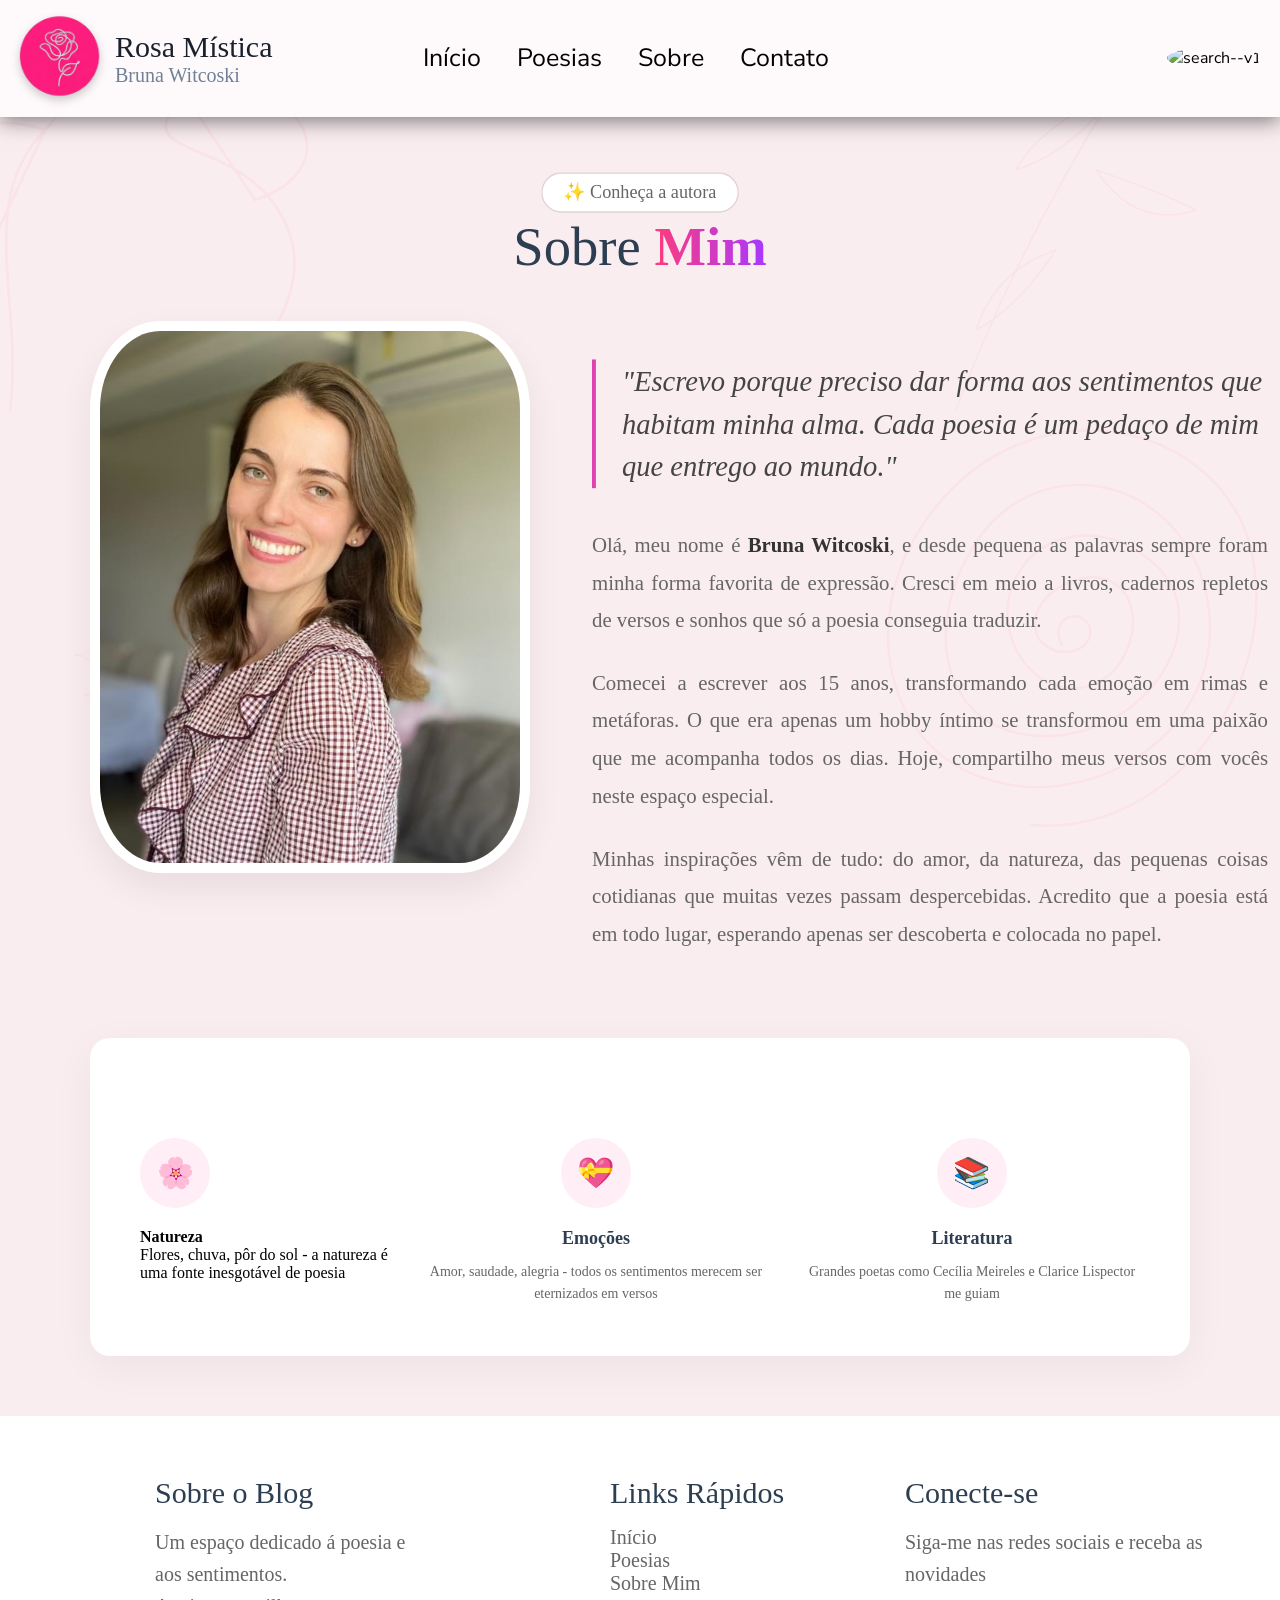
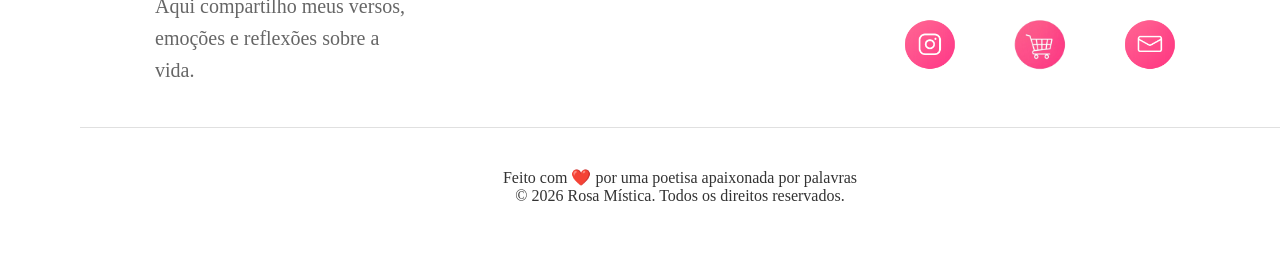
==== sobre.html @ 6fecbf08 "Rosa Mistica Primeira Versão" ====
<!DOCTYPE html>
<html lang="pt-br">
<head>
    <meta charset="UTF-8">
    <meta name="viewport" content="width=device-width, initial-scale=1.0">
     <link rel="preconnect" href="https://fonts.googleapis.com">
    <link rel="preconnect" href="https://fonts.gstatic.com" crossorigin>
    <link
        href="https://fonts.googleapis.com/css2?family=Nunito+Sans:ital,opsz,wght@0,6..12,200..1000;1,6..12,200..1000&display=swap"
        rel="stylesheet">
    <title>Rosa Mistica</title>
    <link rel="stylesheet" href="./styles.css">
</head>
<body>
    <header class="header">
        <section>

            <div class="logo-container">

                <a href="index.html" class="logo">
                    <img class="logoflor" src="./logo-flor.png" alt="">
                </a>

                <div class="logo-textos">
                    <h4> Rosa Mística</h4>
                    <p>Bruna Witcoski</p>
                </div>

            </div>

            <nav class="navbar">
                <a href="index.html"  class="ativo">Início</a>
                <a href="Ler.html">Poesias</a>
                <a href="sobre.html">Sobre</a>
                <a href="#">Contato</a>
            </nav>

            <div class="icons">
                <img class="lupaimg" clawidth="30" height="30" src="https://img.icons8.com/ios-glyphs/30/search--v1.png"
                    alt="search--v1" />
            </div>
        </section>
    </header>

    <main class="container-sobre">
       <header class="cabecalho-pagina">
        <span class=" badge-autor">✨ Conheça a autora</span>
        <h1 class="titulo-principal">Sobre <span class="destaque-rosa">Mim</span></h1>
       </header>

       <div class="layout-duas-colunas">

        <div class="coluna imagem">
             <img src="./Bruna Witcoski.jpg" alt="" class="foto-autora">
        </div>
             
             <div class="coluna-texto">

                <blockquote class="citacao-autora">
                    "Escrevo porque preciso dar forma aos sentimentos que habitam minha alma. Cada poesia é um pedaço de mim que entrego ao mundo."
                </blockquote>
                <p>Olá, meu nome é <strong>Bruna Witcoski</strong>, e desde pequena as palavras sempre foram minha forma favorita de expressão. Cresci em meio a livros, cadernos repletos de versos e sonhos que só a poesia conseguia traduzir.</p>
                <p>Comecei a escrever aos 15 anos, transformando cada emoção em rimas e metáforas. O que era apenas um hobby íntimo se transformou em uma paixão que me acompanha todos os dias. Hoje, compartilho meus versos com vocês neste espaço especial.</p>
                <p>Minhas inspirações vêm de tudo: do amor, da natureza, das pequenas coisas cotidianas que muitas vezes passam despercebidas. Acredito que a poesia está em todo lugar, esperando apenas ser descoberta e colocada no papel.</p>
            </div>
       </div>

        <section class="caixa-inspiracoes">
        <h2 class="titulo-inspiracoes"></h2>

        <div class="grid-inspiracoes">

        <div class="item-inpiracao">
            <div class="icone-inspiracao">🌸</div>
            <h4>Natureza</h4>
            <p>Flores, chuva, pôr do sol - a natureza é <br>uma fonte inesgotável de poesia</p>
        </div>

        <div class="item-inspiracao">
                <div class="icone-inspiracao">💝</div>
                <h4>Emoções</h4>
                <p>Amor, saudade, alegria - todos os sentimentos merecem ser eternizados em versos</p>
        </div>

        <div class="item-inspiracao">
                <div class="icone-inspiracao">📚</div>
                <h4>Literatura</h4>
                <p>Grandes poetas como Cecília Meireles e Clarice Lispector me guiam</p>
        </div>
        
    
       </div>
     </section>


    </main>

    
    

    
    <footer class="rodape-site">
    
    <div class="rodape-colunas">
        
        <div class="divBlog">
        <div class="coluna coluna-sobre">
            <h3 class="titulo-rodape">Sobre o Blog</h3>
            <p class="texto-rodape">Um espaço dedicado á poesia e aos sentimentos. <br> Aqui compartilho meus versos, emoções e reflexões sobre a vida. </p>
        </div>
        </div>

        <div class="coluna coluna-meio">
            <h3 class="titulo-rodape">Links Rápidos</h3>
            <ul class="lista-links">
                <li><a href="inicio" class="ativo" data-link>Início</a></li>
                <li><a href="poesias" data-link>Poesias</a></li>
                <li><a href="sobre" data-link>Sobre Mim</a></li>
            </ul>
        </div>

        <div class="coluna">
            
            <h3 class="titulo-rodape">Conecte-se</h3>
            <p class="texto-rodape">Siga-me nas redes sociais e receba as novidades</p>

            <div class="rede-sociais">
                <a href="https://www.instagram.com/brunawitcoski/" target="_blank" rel="noopener noreferrer">
                    <img src="./instagramLogo.png" alt="perfil no instagram" class="icone-social">
                </a>
            

                <a href="https://www.besourobox.com.br/poesia/rosa-mistica?srsltid=AfmBOorzfjHnuQv9adCkdUt1z-p2J_mpanWa0Dh1vZ4C74z6bwQbMqmH" target="_blank"  rel="noopener noreferrer">
                    <img src="./logoLoja.png" alt="icone-loja" class="icone-social">
                </a>
            
                
                <a href="#" target="_blank" rel="noopener noreferrer">
                    <img src="./logoEmail.png" alt="conta-Email" class="icone-social">
                </a>
            </div>
            

        </div>
    </div>

    </div> <hr class="linha-divisoria">

    <div class="rodape-creditos">
        <p>Feito com ❤️ por uma poetisa apaixonada por palavras</p>
        <p>© 2026 Rosa Mística. Todos os direitos reservados.</p>
    </div>



</footer>
    
</body>
</html>
---- styles.css ----
* {
  margin: 0;
  padding: 0;
  outline: none;
  border: none;
  text-decoration: none;
  transition: 0.2s linear;

  -webkit-tap-highlight-color: transparent;
  
}

body {
  background-color: #faedf0;
  padding-top: 100px;
}

/* --- FUNDO ARTÍSTICO EXCLUSIVO (LINE ART BOTÂNICA E MÍSTICA) --- */
body::before {
    content: '';
    position: fixed; 
    top: 0;
    left: 0;
    width: 100vw;
    height: 100vh;
    z-index: -1; 
    pointer-events: none; 

    /* Injetamos 4 artes em SVG diretamente no código */
    background-image: 
        /* 1. Rosa em botão (Esquerda Superior) */
        url("data:image/svg+xml,%3Csvg xmlns='http://www.w3.org/2000/svg' viewBox='0 0 100 100' fill='none' stroke='%23FF3B7C' stroke-width='0.4' stroke-linecap='round' stroke-linejoin='round'%3E%3Cpath d='M30,80 C32,65 25,50 35,40 C45,30 30,15 45,10 C60,5 65,25 55,35 C45,45 65,40 70,55 C75,70 50,85 45,95 M35,40 C20,35 15,50 28,55 Z M55,35 C70,30 80,45 65,50 Z' /%3E%3C/svg%3E"),
        /* 2. Rosa mística desabrochando (Direita Inferior) */
        url("data:image/svg+xml,%3Csvg xmlns='http://www.w3.org/2000/svg' viewBox='0 0 100 100' fill='none' stroke='%23FF3B7C' stroke-width='0.4' stroke-linecap='round' stroke-linejoin='round'%3E%3Cpath d='M50,50 C48,46 52,44 54,46 C56,48 54,52 49,51 C43,49 45,41 53,39 C61,37 65,46 59,54 C51,62 40,54 41,43 C43,31 57,28 66,37 C75,46 66,63 50,65 C31,67 26,49 35,34 C45,17 69,21 74,41 C79,63 57,77 40,73 C20,69 15,44 29,27 C45,7 74,12 81,32 C88,55 69,82 45,80' /%3E%3C/svg%3E"),
        /* 3. Ramo delicado caindo (Direita Superior) */
        url("data:image/svg+xml,%3Csvg xmlns='http://www.w3.org/2000/svg' viewBox='0 0 100 100' fill='none' stroke='%23FF3B7C' stroke-width='0.4' stroke-linecap='round' stroke-linejoin='round'%3E%3Cpath d='M30,90 Q45,50 70,10 M70,10 Q60,25 45,30 Q50,20 70,10 M55,50 Q40,55 35,70 Q45,65 55,50 M65,30 Q75,45 90,40 Q80,35 65,30' /%3E%3C/svg%3E"),
        /* 4. Centelhas / Estrelas Místicas (Esquerda Inferior) */
        url("data:image/svg+xml,%3Csvg xmlns='http://www.w3.org/2000/svg' viewBox='0 0 100 100' fill='none' stroke='%23FF3B7C' stroke-width='0.5' stroke-linecap='round' stroke-linejoin='round'%3E%3Cpath d='M50,10 Q50,45 15,50 Q50,55 50,90 Q50,55 85,50 Q50,45 50,10 Z M20,20 Q20,30 10,30 Q20,30 20,40 Q20,30 30,30 Q20,30 20,20 Z M80,80 Q80,90 70,90 Q80,90 80,100 Q80,90 90,90 Q80,90 80,80 Z' /%3E%3C/svg%3E");
    
    background-repeat: no-repeat, no-repeat, no-repeat, no-repeat;
    
    /* Configuração de tamanho para Computadores (As novas artes são menores para dar proporção) */
    background-size: 700px, 600px, 400px, 200px;
    
    /* Espalhamento das 4 artes pela tela do monitor */
    background-position: 
        -200px -150px, /* Rosa Esquerda */
        112% 115%,     /* Rosa Direita */
        95% 10%,       /* Ramo Topo Direito */
        5% 85%;        /* Estrelas Baixo Esquerda */
    
    opacity: 0.05; 
    transition: all 0.5s ease;
}

html, body {
  width: 100%;
  max-width: 100vw; /* Trava a largura máxima na largura da tela */
  overflow-x: hidden; /* O SEGREDO: Esconde qualquer coisa que tente vazar para a direita ou esquerda */
  margin: 0;
  
}

.logoflor {
  width: 100px;
  filter: drop-shadow(0px 4px 5px rgba(0, 0, 0, 0.2));
  transition: all 0.3s ease;

}

section {
  padding: 3rem 2rem;
  margin: 0 auto;
  max-width: 1200px;

}

.header {
  font-family: "Nunito Sans", sans-serif;
  position: fixed;
  top: 0;
  left: 0;
  right: 0;
  z-index: 99;
  background: rgba(255, 255, 255, 0.7);
  backdrop-filter: blur(10px);
  -webkit-backdrop-filter: blur(10px);

  box-shadow: 0px 4px 20px rgba(0, 0, 0, 0.5);

}

.header section {
  display: flex;
  align-items: center;
  justify-content: space-between;
  padding-top: 1.5rem;
  padding-bottom: 1.5rem;
  padding: 10px 10px;
  max-width: 1600px;
}

.header nav {
  transform: translateX(-90px);
}


.navbar a {
  margin: 0 1rem;
  font-size: 25px;
  color: #000
}

.navbar a:hover {
  color: rgb(226, 5, 108);

}

.segundadiv {
  display: flex;
  justify-content: center;
  /* Centraliza na horizontal */
  align-items: center;
  /* Centraliza na vertical */
  min-height: 100vh;
  /* Garante que o body ocupe 100% da altura da tela */
  flex-direction: column;
  /* Empilha os elementos de cima para baixo */
  margin: 0;
}

.tag-novidades {
  /* 1. Criando o Contorno */
  border: 1px solid #e2d1d6;
  /* Cria uma linha fina de 1px sólida em um tom rosa/cinza clarinho */

  /* 2. O Formato de Pílula */
  border-radius: 50px;
  /* Um valor alto (como 50px ou 99px) força as laterais a ficarem como um meio-círculo perfeito */

  /* 3. O Espaçamento (Respiro) */
  padding: 8px 20px;
  /* Adiciona 8px de espaço em cima/embaixo e 20px nas laterais, para a borda não grudar no texto */

  /* 4. Alinhamento (Opcional, mas recomendado) */
  display: inline-flex;
  /* Mantém a largura ajustada ao conteúdo */
  align-items: center;
  /* Centraliza o ícone e o texto verticalmente */
  gap: 8px;
  /* Cria um pequeno espaço entre o ícone e a frase */

  /* Estilo do texto */
  color: #4a5568;
  /* Cor cinza escura para a fonte */
  font-size: 14px;

  background-color: #ffff;
  /* Deixa a letra um pouco menor */

  transform: scale(1.5);
}

.versos {

  /* 1. Cria o fundo com a transição de cores (do rosa pro roxo) */
  background: linear-gradient(to right, #FF3B7C, #A838FF);

  /* 2. Manda o fundo respeitar o formato das letras */
  -webkit-background-clip: text;
  background-clip: text;

  /* 3. Deixa a cor original da letra transparente para o fundo aparecer */
  -webkit-text-fill-color: transparent;
  color: transparent;

}

.descriprincipal {
  /* 1. O Alinhamento */
  text-align: center;
  /* Centraliza as palavras */

  /* 2. O Segredo da Quebra de Linha (A restrição de largura) */
  max-width: 650px;
  /* Impede que a caixa passe desse tamanho. É isso que força o texto a descer para a próxima linha! */
  margin: 0 auto;
  /* Centraliza a própria "caixa" do parágrafo no meio da tela */

  /* 3. Estilo e Espaçamento */
  color: #4a5568;
  /* Uma cor cinza escuro, mais suave que o preto puro */
  font-size: 25px;
  /* Um tamanho legível e confortável */
  line-height: 1.6;
  /* Aumenta o espaço entre as linhas de texto para não ficar "embolado" */

  /* 4. Respiro (Margens) */
  margin-top: 10px;
  /* Afasta um pouco do título acima */
  margin-bottom: 40px;
  /* Cria um bom espaço para os botões que vêm logo abaixo */
}

.texto-principal {
  /* 1. Alinhamento */
  text-align: center;
  /* Centraliza o texto no meio da página */

  /* 2. Tamanho e Fonte */
  font-size: 80px;
  /* Deixa o texto bem grande (você pode ajustar entre 48px e 64px) */
  font-family: 'Merriweather', 'Playfair Display', serif;
  /* Usa uma fonte clássica com serifa */
  font-weight: 500;
  /* Define a espessura da letra (nem muito fina, nem muito em negrito) */
  color: #1a202c;
  /* Uma cor escura (quase preta) para o texto de cima */

  /* 3. Disposição e Espaçamento */
  line-height: 1.2;
  /* Este é o segredo! Diminui o espaço entre a linha de cima e a de baixo */
  margin-top: 24px;
  /* Dá um respiro entre o título e a tag de novidades acima dele */
  margin-bottom: 24px;
  /* Dá um respiro entre o título e o parágrafo descritivo abaixo */
}


.lupaimg {
  padding: 8px;
  border-radius: 50%;
  transition: all 0.3 ease;
  cursor: pointer;
}

.lupaimg:hover {
  box-shadow: 0px 0px 8px #faedf0;
  background-color: rgba(250, 237, 240, 0.5);
}

/* Essa é a regra que resolve o seu problema! */
.logo-container {
  display: flex;
  /* Coloca os elementos lado a lado */
  align-items: center;
  /* Centraliza o ícone e o texto verticalmente */
  gap: 5px;
  /* Cria um espaço entre o ícone rosa e o texto */
}

/* Ajustes para o texto não criar espaços indesejados */
.logo-textos {
  display: flex;
  flex-direction: column;
  /* Garante que o título fique em cima do subtítulo */
  font-family: 'Merriweather', 'Playfair Display', serif;
  font-weight: 300px;
}

.logo-textos h4 {
  margin: 0;
  /* Tira a margem padrão para o título não empurrar o layout */
  font-size: 30px;
  color: #1a202c;
  /* Cor escura para o nome principal */
  font-weight: normal;
}

.logo-textos p {
  margin: 0;
  /* Tira a margem padrão do subtítulo */
  font-size: 20px;
  color: #718096;
  /* Cor cinza claro para o subtítulo */
}


.botaoUM {
  /* 1. Cores e Fundo */
  background-image: linear-gradient(to right, #FF3B7C, #A838FF);
  /* Uma cor rosa vibrante próxima à da imagem */
  color: #ffffff;
  /* Texto branco para contraste */
  text-decoration: none;
  /* Remove o sublinhado do link */
  border: none;
  /* Garante que não haja borda padrão */

  /* 2. Tipografia */
  font-family: sans-serif;
  /* Ou a fonte já definida para o seu site */
  font-weight: 600;
  /* Peso da fonte ligeiramente em negrito para destaque */
  font-size: 16px;
  /* Tamanho da fonte confortável */
  text-align: center;
  /* Centraliza o texto dentro do botão */
  display: inline-block;
  /* Permite o uso de padding e margens corretamente */

  /* 3. Espaçamento (Padding) e Formato (Border-Radius) */
  padding: 12px 24px;
  /* Espaço generoso entre o texto e a borda */
  border-radius: 50px;
  /* Cria cantos perfeitamente arredondados (efeito pílula) */

  /* 4. A Sombra (Box-Shadow) para Profundidade */
  box-shadow: 0px 4px 6px rgba(0, 0, 0, 0.1);
  /* Sombra suave para "flutuar" */

  /* 5. Transições para Efeitos de Hover */
  transition: transform 0.3s ease;
  /* Animação suave para mudanças */
  cursor: pointer;
  /* Garante que o cursor do mouse mude para indicar clicável */

}

.botaoUM:hover {
  transform: scale(1.05);
}


.botaoDois {
  background-color: #ffffff;
  text-decoration: none;
  transition: border-color 0.3s ease, box-shadow 0.3s ease;
  ;
  border: 1px solid #e2d1d6;
  font-family: sans-serif;
  font-weight: 600;
  font-size: 16px;
  text-align: center;
  display: inline-block;
  color: #333333;
  padding: 12px 24px;
  border-radius: 50px;
}

.botaoDois:visited {
  color: #333333;
}

.botaoDois:hover {
  /* 1. A borda "acende" ficando rosa */
  border-color: #fd6699;

  /* 2. O truque do brilho: uma sombra rosa com bastante desfoque e transparência */
  /* Os valores são: Deslocamento X, Deslocamento Y, Desfoque, Cor */
  box-shadow: 0px 0px 15px rgba(222, 59, 255, 0.4);
}

.botaoUM,
.botaoDois {

  font-size: 18px;
  /* Aumente o espaçamento interno (ex: de 12px 24px para 16px 32px) */
  padding: 20px 32px;
  cursor: pointer;

}

.classebotoes {
  display: flex;
  justify-content: center;
  gap: 30px;
  margin-top: 30px;
}

.MinhasSentimentos {
  text-align: center;
  margin-bottom: 30px;

}

.divMinhasPoesias {
  text-align: center;
  margin-bottom: 50px;
}

.divMinhasPoesias h2 {
  font-family: serif;
  /* Usa a mesma fonte elegante do título principal */
  font-size: 50px;
  /* Tamanho do título */
  color: #1a202c;
  /* Cor escura (quase preta) para contraste */
  font-weight: normal;
  /* Deixa a fonte serifada um pouco mais suave */
  margin-bottom: 12px;
  /* Espaço entre o título e o subtítulo */
  margin-top: 0;
}

.divMinhasPoesias p {
  font-family: sans-serif;
  /* Fonte reta, mais limpa */
  font-size: 20px;
  /* Tamanho legível */
  color: #718096;
  /* Aquele tom de cinza elegante da sua imagem */
  margin: 0;
  /* Remove margens extras para não afastar demais do título */
}

/* 1. CONFIGURANDO A POSIÇÃO (A Bandeja) */
.container-dos-cards {
  display: grid;
  /* Cria 3 colunas de tamanhos iguais que ocupam o espaço disponível */
  grid-template-columns: repeat(3, 1fr);
  gap: 30px;
  /* A distância entre os futuros cards */
  width: 100%;
  max-width: 1200px;
  /* Limita o tamanho total para não esticar na tela toda */
  margin: 0 auto;
  /* Centraliza a bandeja na tela */
  padding: 0 20px;
  /* Uma margem de segurança para telas de celular */
  margin-left: -50px;

}

.card-esqueleto {
    /* 1. O Fundo e a Borda (Recuperando a caixa branca) */
    background-color: #ffffff;
    border-radius: 12px;
    box-shadow: 0px 10px 30px rgba(0, 0, 0, 0.05);
    
    /* 2. Organização Interna do Texto */
    display: flex;
    flex-direction: column;
    text-align: left;
    padding: 30px 25px;
    box-sizing: border-box;
    
    /* 3. Tamanho e Animação */
    flex: 1;
    min-height: 300px;
    transition: transform 0.3s ease, box-shadow 0.3s ease;

    /* 4. O Segredo para a linha colorida funcionar sem quebrar as bordas */
    position: relative; 
    overflow: hidden; 
}



/* 2. Cria a fita colorida no topo (Degradê Padrão) */
.card-esqueleto::before {
    content: '';
    position: absolute;
    top: 0;
    left: 0;
    width: 100%;
    height: 5px; /* A espessura da linha */
    background: linear-gradient(to right, #df42b1, #9b51e0); /* Rosa para roxo padrão */
}

/* 3. As Cores Específicas por Tag (Os Degradês de Personalidade) */
.card-esqueleto.tema-amor::before {
    background: linear-gradient(to right, #FF3B7C, #d118b8); /* Rosa vibrante para Laranja */
}

.card-esqueleto.tema-misterio::before {
    background: linear-gradient(to right, #9b51e0, #3498db); /* Roxo místico para Azul noite */
}

.card-esqueleto.tema-natureza::before {
    background: linear-gradient(to right, #11998e, #38ef7d); /* Verde esmeralda para Verde claro */
}

.card-esqueleto.tema-alma::before {
    background: linear-gradient(to right, #2980B9, #6DD5FA); /* Azul profundo para Azul celeste */
}

.card-esqueleto.tema-misterio::before {
    background: linear-gradient(to right, #da0e56, #e412f3); /* Roxo profundo para Dourado */
}

.card-esqueleto:hover {
  transform: scale(1.05);
  box-shadow: 0 10px 25px rgba(0, 0, 0, 0.15);
}

.ultimobotao {
  text-align: center;
  margin: 60px 0;
}

.botao-ver-todas {

  /* Cores e Fontes */
  background-color: #ffffff;
  color: #333333;
  /* Um tom de cinza bem escuro, mais suave que o preto puro */
  font-size: 16px;
  font-weight: 500;
  font-family: sans-serif;
  font-weight: 600;


  /* Formato e Espaçamento */
  padding: 14px 36px;
  /* 14px em cima/embaixo e 36px nas laterais */
  border: 1px solid #e2d1d6;
  /* Borda cinza bem clarinha, como na imagem */
  border-radius: 50px;
  /* Um valor alto aqui garante o formato de "pílula" */

  /* Opcional: Uma sombra muito leve para dar profundidade */
  box-shadow: 0 2px 8px rgba(0, 0, 0, 0.03);

  /* Prepara o botão para uma animação suave ao passar o mouse */
  transition: all 0.3s ease;
}

.botao-ver-todas:hover {
  background-color: #fdfdfd;
  border-color: #fd6699;

  /* 2. O truque do brilho: uma sombra rosa com bastante desfoque e transparência */
  /* Os valores são: Deslocamento X, Deslocamento Y, Desfoque, Cor */
  box-shadow: 0px 0px 15px rgba(222, 59, 255, 0.4);
  transform: translateY(-2px);
}

.rodape-site {
  background-color: #ffffff;
  padding: 60px 40px;
  width: 100%;
  color: #333333;
}


.rodape-colunas {
  display: flex;
  justify-content: space-between;
  gap: 40px;
  width: 100%;
  max-width: 1500px;
  margin: 0 auto;
}

.coluna {
  flex: 1;
}

.titulo-rodape {
  font-size: 30px;
  color: #2c3e50;
  margin-bottom: 16px;
  font-weight: 500;
}

.texto-rodape {
  font-size: 20px;
  color: #666666;
  line-height: 1.6;
  margin: 0;
}

.rede-sociais {
  display: flex;
  justify-content: flex-start;
  margin-top: 20px;
  display: flex;
  transform: translateX(-30px);
  
}

.rede-sociais a {
  margin: 0;
  padding: 0;
  display: inline-block;
 
}

.icone-social {
  width: 110px;
  height: auto;

  transition: transform 0.3s ease;
}

.icone-social:hover {
  transform: scale(1.1);
}

.lista-links {
  list-style: none;
  padding: 0;
  margin: 0;
}

.lista-links a {
  text-decoration: none;
  color: #666666;
  font-size: 20px;
  transition: color 0.3s ease;
}

.lista-links a:hover {
  color: #ff1493;
}

.coluna-meio {
  transform: translateX(80px)
}

.linha-divisoria {
  border: none;
  border-top: 1px solid #e0e0e0;
  margin: 40px auto;
  width: 100%;
  max-width: 1200px;
}

.rodape-creditos {

  text-align: center;

}

/* Limita a largura da página e centraliza tudo na tela */
.container-sobre {
  max-width: 1100px;
  margin: 60px auto;
  padding: 0 20px;
  margin-top: 6%;
}

/* --- ESTILOS DO CABEÇALHO --- */
.cabecalho-pagina {
  text-align: center;
  margin-bottom: 50px;
}

.badge-autor {
  display: inline-block;
  border: 1px solid #e2d1d6;
  /* Borda rosa clarinha */
  border-radius: 50px;
  /* Formato de pílula */
  padding: 6px 16px;
  font-size: 14px;
  color: #666666;
  margin-bottom: 15px;
  background: #ffffff;
  transform: scale(1.3);
}

.titulo-principal {
  font-size: 42px;
  color: #2c3e50;
  /* Cinza escuro elegante */
  margin: 0;
  font-weight: normal;
  /* Tira o negrito pesadão do h1 */
  transform: scale(1.3);
}

.destaque-rosa {
  background: linear-gradient(to right, #FF3B7C, #A838FF);
  /* A cor rosa/roxa da palavra "Mim" */
  font-weight: 600;
  -webkit-background-clip: text;
  background-clip: text;

  /* 3. Deixa a cor original da letra transparente para o fundo aparecer */
  -webkit-text-fill-color: transparent;
  color: transparent;
}

/* --- ESTILOS DAS DUAS COLUNAS --- */
.layout-duas-colunas {
  display: flex;
  gap: 60px;
  /* O grande espaço entre a foto e o texto */
  align-items: flex-start;
  /* Alinha tudo pelo centro verticalmente */
}

/* Por enquanto, divide o espaço 50/50 entre as duas colunas */
.coluna-imagem,
.coluna-texto {
  flex: 1;
}

/* --- ESTILOS DA TIPOGRAFIA DO TEXTO --- */

/* A citação com a linha lateral (Blockquote) */
.citacao-autora {
  margin: 0 0 30px 0;
  padding-left: 20px;
  /* Empurra o texto para não encostar na linha */
  border-left: 3px solid #df42b1;
  /* A linha vertical rosa! */
  font-size: 22px;
  font-style: italic;
  color: #444444;
  line-height: 1.5;
  /* Dica: Use uma fonte Serif (com serifa) aqui se tiver configurado no seu projeto */
}

/* Os parágrafos normais */
.coluna-texto p {
  font-size: 16px;
  color: #666666;
  line-height: 1.8;
  /* Espaçamento entre as linhas para leitura confortável */
  margin-bottom: 20px;
  /* Espaço entre um parágrafo e outro */
  text-align: justify;
}

.coluna-texto strong {
  color: #333333;
  /* Deixa o nome em negrito um pouco mais escuro */
}

.coluna-texto {
  transform: scale(1.3);
  margin-top: 10%;
}

.foto-autora {

  width: 100%;
  max-width: 420px;
  height: auto;
  border-radius: 16%;
  border: 10px solid #ffffff;
  display: block;

  box-shadow: 0 15px 35px rgba(0, 0, 0, 0.07);
}

/* Diz para o corpo do site usar a animação quando carregar */
segundadiv,
main,
footer {
  animation: surgimentoSuave 0.6s ease-in-out;
}

/* Cria a regra da animação (do invisível para o visível) */
@keyframes surgimentoSuave {
  0% {
    opacity: 0;
  }

  100% {
    opacity: 1;
  }
}


/* --- A CAIXA BRANCA PRINCIPAL --- */
.caixa-inspiracoes {
  background-color: #ffffff;
  border-radius: 20px;
  /* Arredonda as pontas da caixa grande */
  padding: 50px;
  /* Dá um respiro generoso dentro da caixa */
  box-shadow: 0 10px 40px rgba(0, 0, 0, 0.05);
  /* Sombra super suave e elegante */
  margin-top: 130px;
  /* Afasta a caixa do texto da biografia que está acima */
  margin-bottom: 50px;
  border: #e2d1d6;

}

/* --- O TÍTULO --- */
.titulo-inspiracoes {
  text-align: center;
  font-size: 32px;
  color: #2c3e50;
  /* Aquele tom de azul/cinza escuro */
  margin-bottom: 50px;
  font-weight: normal;
}

/* --- O ALINHAMENTO DAS 3 COLUNAS --- */
.grid-inspiracoes {
  display: flex;
  justify-content: space-between;
  gap: 40px;
  /* Espaço entre as 3 colunas */
}

/* --- CADA ITEM INDIVIDUAL --- */
.item-inspiracao {
  flex: 1;
  /* Força as 3 colunas a terem exatamente o mesmo tamanho */
  display: flex;
  flex-direction: column;
  align-items: center;
  /* Centraliza tudo (ícone, título e texto) */
  text-align: center;
}

/* --- OS CÍRCULOS COM OS ÍCONES --- */
.icone-inspiracao {
  width: 70px;
  height: 70px;
  background-color: #ffeef6;
  /* Fundo rosa bem clarinho */
  border-radius: 50%;
  /* Faz virar uma bolinha perfeita */

  /* Centraliza o emoji dentro da bolinha */
  display: flex;
  justify-content: center;
  align-items: center;

  font-size: 30px;
  /* Tamanho do emoji */
  margin-bottom: 20px;
}

/* --- OS TEXTOS DOS ITENS --- */
.item-inspiracao h4 {
  font-size: 18px;
  color: #2c3e50;
  margin-bottom: 12px;
}

.item-inspiracao p {
  font-size: 14px;
  color: #666666;
  line-height: 1.6;
  margin: 0;
  /* Remove a margem padrão para não desalinhar */
}



/*Configurações do arquivo (Ler.html)

/* --- CONTAINER GERAL --- */
.container-biblioteca {
  max-width: 1000px;
  margin: 60px auto;
  padding: 0 20px;
}

.cabecalho-biblioteca {
  text-align: center;
  margin-bottom: 60px;
}

/* --- TIPOGRAFIA DO TÍTULO --- */
.titulo-biblioteca {
  font-size: 48px;
  color: #2c3e50;
  font-weight: normal;
  margin-bottom: 15px;
}

/* O TRUQUE DO GRADIENTE NO TEXTO */
/* O TRUQUE DO GRADIENTE NO TEXTO */
.texto-gradiente {
  background: linear-gradient(to right, #df42b1, #9b51e0);

  background-clip: text;
  /* A versão oficial (padrão) que o editor está pedindo */
  -webkit-background-clip: text;
  /* A versão específica para Chrome/Safari */
  -webkit-text-fill-color: transparent;

  font-weight: bold;
}


.subtitulo-biblioteca {
  font-size: 18px;
  color: #666666;
  margin-bottom: 40px;
}

/* --- A BARRA DE BUSCA --- */
.caixa-busca {
  display: flex;
  align-items: center;
  background-color: #ffffff;
  max-width: 600px;
  /* Largura máxima da barra */
  margin: 0 auto;
  /* Centraliza a barra na tela */
  padding: 15px 25px;
  border-radius: 50px;
  /* Formato de pílula */
  box-shadow: 0 8px 25px rgba(0, 0, 0, 0.05);
  /* Sombra elegante */
  border: 1px solid #e2d1d6;
}

.icone-lupa {
  margin-right: 15px;
}

/* O CAMPO DE DIGITAÇÃO EM SI */
.campo-digitacao {
  flex: 1;
  /* Faz o campo ocupar todo o espaço restante da barra branca */
  border: none;
  /* Tira a borda padrão */
  font-size: 16px;
  color: #333333;
  background: transparent;
}

/* Tira a borda azul/preta que aparece quando o usuário clica para digitar */
.campo-digitacao:focus {
  outline: none;
}

/* Estiliza o texto cinza clarinho do "placeholder" */
.campo-digitacao::placeholder {
  color: #a0a0a0;
}


#main-content {
    opacity: 1;
    transition: opacity 0.3s ease-in-out;
}

#main-content.escondido {
    opacity: 0;
}


/* =========================================
   PÁGINA DE LEITURA DE POESIAS
   ========================================= */

/* 1. Container Principal */
.container-leitura {
    max-width: 900px;
    margin: 40px auto;
    padding: 0 20px;
    /* Reutilizando a sua animação que já existe! */
    animation: surgimentoSuave 0.6s ease-in-out; 
}

/* 2. Botão de Voltar */
.btn-voltar {
    display: inline-flex;
    align-items: center;
    gap: 8px;
    color: #4a5568;
    font-size: 16px;
    font-weight: 600;
    text-decoration: none;
    margin-bottom: 40px;
    transition: color 0.3s ease;
}

.btn-voltar:hover {
    color: #FF3B7C;
}

/* 3. Cabeçalho (Tag, Título e Data) */
.cabecalho-poema {
    text-align: center;
    margin-bottom: 30px;
}

.tag-poema {
    /* Gradiente rosa do seu site */
    background: linear-gradient(to right, #FF3B7C, #A838FF);
    color: #ffffff;
    padding: 6px 20px;
    border-radius: 50px;
    font-size: 14px;
    font-weight: bold;
    display: inline-block;
    margin-bottom: 20px;
}

.titulo-poema {
    font-family: 'Merriweather', 'Playfair Display', serif;
    font-size: 48px;
    color: #1a202c;
    margin: 0 0 15px 0;
    font-weight: normal;
}

.meta-info {
    color: #718096;
    font-size: 14px;
    display: flex;
    justify-content: center;
    gap: 20px;
    align-items: center;
}

/* Linha rosa decorativa abaixo da data */
.linha-enfeite {
    width: 60px;
    height: 3px;
    background: linear-gradient(to right, #FF3B7C, #A838FF);
    margin: 30px auto;
    border-radius: 5px;
}

/* 4. O Card Branco (Onde fica o texto do poema) */
.caixa-poema {
    background-color: #ffffff;
    border-radius: 20px;
    padding: 60px 40px;
    box-shadow: 0 10px 40px rgba(0, 0, 0, 0.05);
    max-width: 700px;
    margin: 0 auto 40px auto;
    text-align: center;
}

.corpo-poema {
    /* Usando a fonte serifada para dar aquele ar de livro */
    font-family: 'Merriweather', 'Playfair Display', serif;
    font-size: 18px;
    color: #2c3e50;
    line-height: 2; /* Espaço bem generoso entre as linhas */

    text-align: left;
    display: inline-block;

    max-width: 400px;
}

/* 5. Botões de Ação na parte de baixo (Favoritar, Compartilhar) */
.acoes-poema {
    display: flex;
    justify-content: center;
    gap: 15px;
    margin-bottom: 80px;
}

.btn-acao {
    display: flex;
    align-items: center;
    gap: 8px;
    padding: 12px 24px;
    border-radius: 50px;
    font-size: 16px;
    font-weight: 600;
    cursor: pointer;
    transition: all 0.3s ease;
    border: 1px solid #e2d1d6;
    background-color: #ffffff;
    color: #4a5568;
}

.btn-acao.rosa {
    background: #FF3B7C;
    color: white;
    border: none;
    box-shadow: 0px 4px 10px rgba(255, 59, 124, 0.2);
}

.btn-acao.rosa:hover {
    transform: translateY(-2px);
    box-shadow: 0px 6px 15px rgba(255, 59, 124, 0.4);
}

.btn-acao:hover:not(.rosa) {
    border-color: #FF3B7C;
    color: #FF3B7C;
    transform: translateY(-2px);
}

/* Botão redondinho de Salvar (Marcador) */
.btn-icone {
    padding: 12px;
    border-radius: 50%;
    display: flex;
    align-items: center;
    justify-content: center;
    width: 48px;
    height: 48px;
}


/* 1. Ajustando a caixa principal para organizar os itens em coluna */
.card-esqueleto {
    display: flex;
    flex-direction: column;
    text-align: left; /* Tira o alinhamento central padrão */
    padding: 30px 25px; /* Adiciona o respiro interno do card */
    box-sizing: border-box; /* Garante que o padding não quebre o tamanho do card */
}

/* 2. A Tag colorida ("Amor") */
.card-tag {
    background-color: #FF3B7C;
    color: #ffffff;
    font-size: 12px;
    font-weight: 600;
    padding: 4px 14px;
    border-radius: 50px;
    align-self: flex-start; /* Faz a tag não esticar até o fim do card */
    margin-bottom: 15px;
}

/* 3. O Título */
.card-titulo {
    font-family: 'Merriweather', 'Playfair Display', serif;
    font-size: 22px;
    color: #1a202c;
    font-weight: normal;
    margin: 0 0 12px 0;
}

/* 4. O Resumo em itálico */
.card-resumo {
    font-size: 14px;
    color: #718096;
    font-style: italic;
    line-height: 1.6;
    margin: 0 0 20px 0;
    flex-grow: 1; /* O SEGREDO: Se o texto for curto, isso empurra os itens de baixo para o rodapé do card! */
}

/* 5. A linha divisória super fina */
.card-linha {
    border: none;
    border-top: 1px solid #f0f0f0;
    margin-bottom: 15px;
    width: 100%;
}

/* 6. A data e o tempo de leitura */
.card-meta {
    display: flex;
    gap: 15px; /* Espaço entre a data e o relógio */
    font-size: 13px;
    color: #a0aec0;
    margin-bottom: 25px;
}

/* 7. O Link final */
.card-link {
    color: #FF3B7C;
    font-size: 14px;
    font-weight: 600;
    text-align: center;
    margin-top: auto;
    transition: color 0.3s ease;
}

/* =========================================
   PÁGINA DE CONTATO
   ========================================= */

.container-contato {                                               
    max-width: 1100px;           
    margin: 60px auto;
    padding: 0 20px;
    animation: surgimentoSuave 0.6s ease-in-out;
}

.layout-contato {
    display: flex;
    gap: 30px;
    align-items: flex-start;
}

.coluna-info {
    flex: 1; /* Ocupa um espaço menor que o formulário */
    display: flex;
    flex-direction: column;
    gap: 20px;
}

.coluna-formulario {
    flex: 1.3; /* Dá um pouco mais de largura para o formulário respirar */
}

/* Cards Genéricos (Esquerda e Direita) */
.card-contato, .card-form {
    background: #ffffff;
    border-radius: 20px;
    padding: 35px;
    box-shadow: 0 10px 40px rgba(0, 0, 0, 0.04);
    border: 1px solid #f8f8f8;
}

/* Caixa de Citação (Fundo sutilmente colorido) */
.citacao-contato {
    background: linear-gradient(135deg, #fdf5f7 0%, #f6eff8 100%);
    border: none;
}

.citacao-contato p {
    font-family: 'Merriweather', 'Playfair Display', serif;
    font-size: 18px;
    font-style: italic;
    color: #2c3e50;
    margin: 0 0 15px 0;
    line-height: 1.6;
}

.citacao-contato span {
    font-size: 14px;
    color: #FF3B7C;
    font-weight: 600;
}

/* Títulos das caixas menores */
.titulo-card-contato {
    font-size: 16px;
    color: #2c3e50;
    font-weight: 600;
    margin-top: 0;
    margin-bottom: 25px;
}

/* Estrutura dos Ícones e Textos */
.item-contato {
    display: flex;
    gap: 15px;
    margin-bottom: 25px;
    align-items: flex-start;
}

.item-contato:last-child {
    margin-bottom: 0;
}

.icone-contato {
    width: 42px;
    height: 42px;
    border-radius: 50%;
    display: flex;
    align-items: center;
    justify-content: center;
    font-size: 18px;
    flex-shrink: 0;
}

.icone-contato.rosa {
    background-color: #ffeef6;
    color: #FF3B7C;
}

.icone-contato.roxo {
    background-color: #f6eff8;
    color: #A838FF;
}

.texto-contato {
    display: flex;
    flex-direction: column;
}

.texto-contato strong {
    font-size: 11px;
    color: #a0aec0;
    text-transform: uppercase;
    letter-spacing: 1px;
    margin-bottom: 4px;
}

.texto-contato span {
    font-size: 15px;
    color: #2c3e50;
    font-weight: 600;
    margin-bottom: 4px;
}

.texto-contato small {
    font-size: 12px;
    color: #718096;
}

/* =========================================
   ESTILOS DO FORMULÁRIO DE CONTATO
   ========================================= */

.card-form h2 {
    font-family: 'Merriweather', 'Playfair Display', serif;
    font-size: 26px;
    color: #2c3e50;
    margin: 0 0 5px 0;
    font-weight: normal;
}

.subtitulo-form {
    font-size: 13px;
    color: #a0aec0;
    margin-bottom: 35px;
}

.form-linha {
    display: flex;
    gap: 20px;
}

.form-linha .form-grupo {
    flex: 1; /* Faz os campos dividirem o espaço 50/50 na mesma linha */
}

.form-grupo {
    display: flex;
    flex-direction: column;
    margin-bottom: 22px;
}

.form-grupo label {
    font-size: 11px;
    color: #718096;
    font-weight: 700;
    text-transform: uppercase;
    margin-bottom: 8px;
    letter-spacing: 0.5px;
}

/* Estilização das caixas de input (texto, email, dropdown e textarea) */
.form-grupo input,
.form-grupo select,
.form-grupo textarea {
    background-color: #ffffff;
    border: 1px solid #e2e8f0;
    border-radius: 12px;
    padding: 14px 16px;
    font-size: 14px;
    color: #2c3e50;
    font-family: 'Nunito Sans', sans-serif;
    transition: all 0.3s ease;
}

/* Efeito ao clicar no campo para escrever */
.form-grupo input:focus,
.form-grupo select:focus,
.form-grupo textarea:focus {
    outline: none;
    border-color: #FF3B7C;
    box-shadow: 0 0 0 3px rgba(255, 59, 124, 0.1);
}

.form-grupo textarea {
    resize: vertical; /* Permite que o utilizador aumente a caixa apenas para baixo */
}

/* Botão Gradiente */
.botao-enviar-form {
    width: 100%;
    background: linear-gradient(to right, #FF3B7C, #A838FF);
    color: #ffffff;
    border: none;
    padding: 16px;
    border-radius: 12px;
    font-size: 16px;
    font-weight: 700;
    cursor: pointer;
    transition: transform 0.3s ease, box-shadow 0.3s ease;
    font-family: 'Nunito Sans', sans-serif;
    margin-top: 10px;
}

.botao-enviar-form:hover {
    transform: translateY(-2px);
    box-shadow: 0 10px 20px rgba(168, 56, 255, 0.25);
}


/* =========================================
   NOTIFICAÇÃO PERSONALIZADA (TOAST)
   ========================================= */

#notificacao-toast {
    position: fixed;
    bottom: 30px; 
    right: 30px;
    background-color: #ffffff;
    border-left: 4px solid #FF3B7C; /* Linha rosa da identidade */
    box-shadow: 0 10px 30px rgba(0, 0, 0, 0.1);
    padding: 16px 24px;
    border-radius: 8px;
    display: flex;
    align-items: center;
    gap: 12px;
    z-index: 9999; /* Garante que fica por cima de tudo no site */
    
    font-family: 'Nunito Sans', sans-serif;
    color: #2c3e50;
    font-weight: 600;
    font-size: 15px;
    
    /* Prepara a animação empurrando a caixa para fora do ecrã */
    transform: translateX(150%);
    /* Transição com um leve efeito de "salto" elástico */
    transition: transform 0.4s cubic-bezier(0.68, -0.55, 0.265, 1.55);
}

/* Quando esta classe for adicionada pelo JS, a caixa entra no ecrã */
#notificacao-toast.mostrar {
    transform: translateX(0);
}

/* Estilo alternativo caso dê algum erro no envio */
#notificacao-toast.erro {
    border-left-color: #e74c3c;
}


/* --- Ajustes Exclusivos para o Rodapé no Computador --- */
@media (min-width: 769px) {
    
    .rodape-colunas {
        max-width: 1050px; /* O SEGREDO: Encolhe a "bandeja" do rodapé, aproximando as colunas do centro */
        margin: 0 auto; /* Mantém a bandeja perfeitamente centralizada na tela */
        gap: 120px; /* Um respiro agradável entre a coluna da esquerda e a da direita */
    }

    .divBlog {
        flex: 1; 
    }

    .coluna .texto-rodape {
        max-width: 400px; 
    }

    /* Corrige o alinhamento dos ícones sociais em relação ao texto "Conecte-se" */
    .rede-sociais {
        transform: none; /* Anula o puxão para a esquerda que existia no código original */
        margin-left: -30px;
    }
}


/* =========================================
   RESPONSIVIDADE E ADAPTAÇÃO DE TELAS
   ========================================= */

/* 1. Laptops e Notebooks médios (<= 1024px) */
@media (max-width: 1024px) {
    /* Ajusta o grid para 2 colunas e remove a margem forçada */
    .container-dos-cards {
        grid-template-columns: repeat(2, 1fr);
        margin-left: 0;
        padding: 0 20px;
    }

    /* Empilha seções que dividiam espaço lado a lado */
    .layout-duas-colunas,
    .layout-contato,
    .grid-inspiracoes {
        flex-direction: column;
        align-items: center;
    }

    /* Remove deslocamentos forçados (transforms) que quebram a tela */
    .coluna-texto,
    .badge-autor,
    .titulo-principal {
        transform: none;
        margin-top: 20px;
    }

    .foto-autora {
        max-width: 80%; /* Evita que a foto fique gigante no tablet */
    }
    
    /* Centraliza o menu retirando o distanciamento horizontal */
    .header nav {
        transform: none; 
    }
}

/* 2. Mobile Grande e Tablets (<= 768px) */
@media (max-width: 768px) {
    /* Cabeçalho: Esconde a lupa e reorganiza logo e links em coluna */
    .icons {
        display: none;
    }

    

    .header section {
        flex-direction: column;
        align-items: center;
        justify-content: center;
        gap: 15px;
        padding: 15px 0;
        width: 100%;
        margin-left: -5px;
    }

    .segundadiv {
      min-height: auto;
      padding-top: 120px;
      padding-bottom: 20px;
    }

    .logo-container {
      display: flex;
      justify-content: center;
      align-items: center;
      width: 100%;
      margin-left: -30px;
    }

    .header nav {
      transform: none;
      display: flex;
      flex-wrap: wrap;
      justify-content: center;
      align-items: center;
      gap: 20px;
      width: 100%;
    }

    .navbar {
        display: flex;
        flex-wrap: wrap;
        justify-content: center;
        gap: 15px;
    }

    .navbar a {
        font-size: 18px;
        margin: 0;
    }

    /* Tipografia: Reduz títulos grandes para caber na tela */
    .texto-principal {
        font-size: 42px;
    }


    .divMinhasPoesias h2, 
    .titulo-biblioteca,
    .titulo-poema {
        font-size: 32px;
    }


    /* --- Aproximando os cards da barra de pesquisa --- */
    
    .container-biblioteca {
        margin-bottom: 10px; /* Corta a margem gigante que empurrava a parte de baixo para longe */
    }
    
    .cabecalho-biblioteca {
        margin-bottom: 15px; /* Reduz o espaço logo abaixo da barra de busca */
    }

    section.MinhasSentimentos {
        padding-top: 0; /* Remove completamente o espaço vazio no topo da seção dos cards */
        margin-top: 0;
    }

    

    /* Estrutura: Cards passam a ocupar a largura total (1 coluna) */
    .container-dos-cards {
        grid-template-columns: 1fr;
        width: 100%;
        padding: 0 20px;
        margin: 0 auto;
        box-sizing: border-box;
    }

    section {
      padding-left: 15px;
      padding-right: 15px;
    }

    .container-dos-cards {
      padding: 0;
      gap: 20px;
    }

    .card-esqueleto {
        width: 100%; 
        min-width: 0;
        max-width: 350%;
        box-sizing: border-box;
        margin: 0 auto;

    }

    .container-sobre {
      margin-top: 110px;
      padding: 0 20px;
      
    }

    .foto-autora {
      margin: 0 auto;
      max-width: 85%;
    }

    .badge-autor {
      transform: scale(1);
      margin-bottom: 20px;
    }

    .cabecalho-biblioteca {
      margin-bottom: 20px;
    }

    .section.MinhasSentimentos {
      padding-top: 10px;
    }

    .container-biblioteca {
      margin-bottom: 0;
    }

    /* Botões: Ocupam 100% da tela para facilitar o toque (Thumb Zone) */
    .classebotoes {
        flex-direction: column;
        width: 100%;
        padding: 0 20px;
        box-sizing: border-box;
        gap: 15px;
    }

    .botaoUM, .botaoDois {
        width: 100%;
        box-sizing: border-box;
    }

    /* Rodapé: Centraliza todos os blocos de texto e ícones */
    .rodape-colunas {
        flex-direction: column;
        text-align: center;
        gap: 30px;
    }

    .rodape-site {
      padding: 40px 0;
      width: 100%;
      box-sizing: border-box;
    }

    .rodape-colunas {
      width: 100%;
      padding: 0 20px;
      box-sizing: border-box;
      display: flex;
      flex-direction: column;
      align-items: center;
      gap: 35px;
    }

    .coluna {
      width: 100%;
      box-sizing: border-box;
    }

    .titulo-rodape {
      font-size: 24px;
      margin-bottom: 12px;
    }

    .texto-rodape {
      text-align: justify;
      font-size: 15px;
      line-height: 1.6;
      width: 100%;
      white-space: normal;
      
      
    }

    .lista-links a {
      width: 16px;
    }

    .rede-sociais {
      display: flex;
      justify-content: center;
      align-items: center;
      gap: 15px;
      width: 100%;
      margin-top: 15px;
      transform: none !important;
    }

    .icone-social {
      width: 80px;
      height: auto;
      margin: 0;
    }

    .rodape-creditos {
      padding: 0 20px;
    }

    .rodape-creditos p {
      font-size: 13px;
      line-height: 1.5;
      white-space: normal;
    }

    .coluna-meio, .rede-sociais {
        transform: none;
    }

    .rede-sociais {
        justify-content: center;
        margin-top: 15px;
    }

    /* Formulário: Campos lado a lado agora ficam empilhados */
    .form-linha {
        flex-direction: column;
        gap: 0;
    }

    /* --- Correção do alinhamento da tela inicial (Hero) --- */
    
    .segundadiv {
        width: 100%;
        max-width: 100vw; /* Impede a tela de criar espaços fantasmas nas laterais */
        box-sizing: border-box;
        padding-left: 20px;
        padding-right: 20px;
        text-align: center; /* Força o alinhamento interno */
    }

    .tag-novidades {
        transform: scale(1); /* O SEGREDO: Tira o scale(1.5) do computador que estava estourando a tela */
        margin: 0 auto; /* Força o botão de novidades ir para o meio */
        display: inline-flex; /* Mantém o formato mas permite centralização perfeita */
    }

    .texto-principal {
        width: 100%;
        margin-left: auto;
        margin-right: auto;
        /* Caso ainda fique grande, use 36px aqui */
        font-size: 38px; 
    }

    .descriprincipal {
        width: 100%;
        margin-left: auto;
        margin-right: auto;
    }


    .caixa-inspiracoes {
      padding: 30px 20px;
    }

    .titulo-inspiracoes {
      display: none;
    }
}

/* 3. Mobile Pequeno (<= 480px) */
@media (max-width: 480px) {
    /* Ajustes refinados para telas bem estreitas */
    .texto-principal {
        font-size: 32px;
    }

    .logo-textos h4 {
        font-size: 24px;
    }

    .logo-textos p {
        font-size: 16px;
    }
    
    /* Reduz o respiro interno do card de poesia para dar mais espaço ao texto */
    .caixa-poema {
        padding: 20px 15px;
    }

    .rodape-site {
        padding: 40px 20px;
    }
}
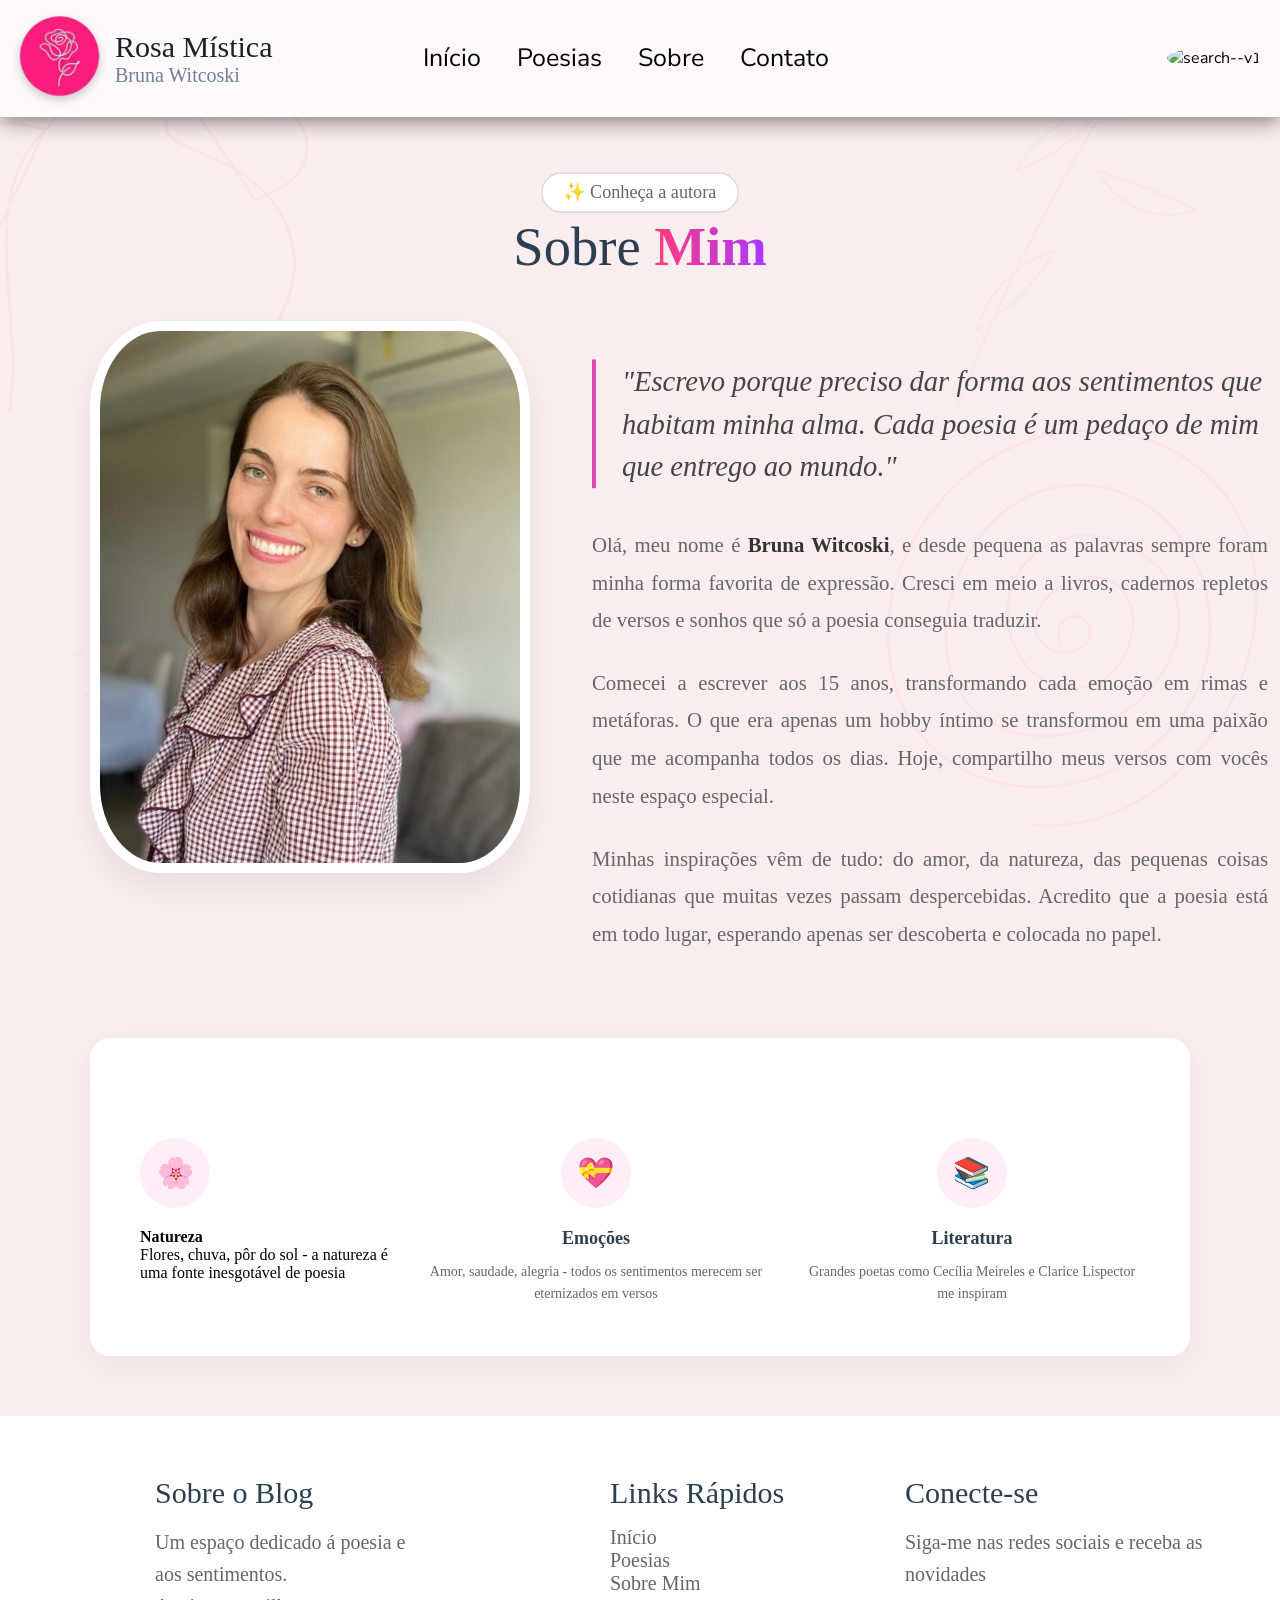
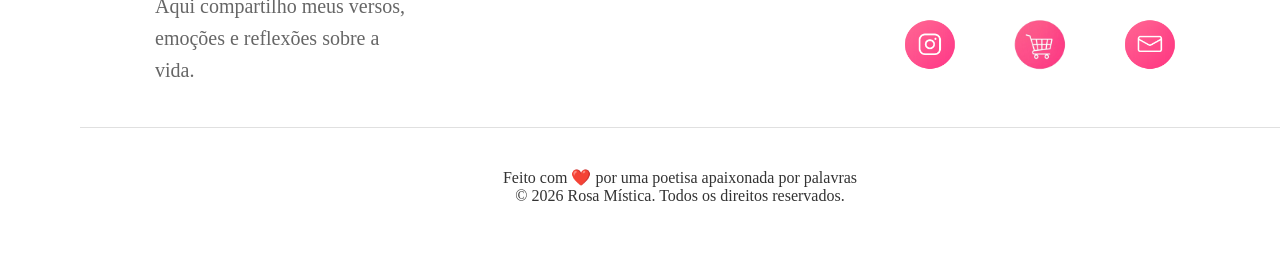
==== commit 409b4868: "Atualização do texto na página sobre" ====
--- a/sobre.html
+++ b/sobre.html
@@ -85,7 +85,7 @@
         <div class="item-inspiracao">
                 <div class="icone-inspiracao">📚</div>
                 <h4>Literatura</h4>
-                <p>Grandes poetas como Cecília Meireles e Clarice Lispector me guiam</p>
+                <p>Grandes poetas como Cecília Meireles e Clarice Lispector me inspiram</p>
         </div>
         
     
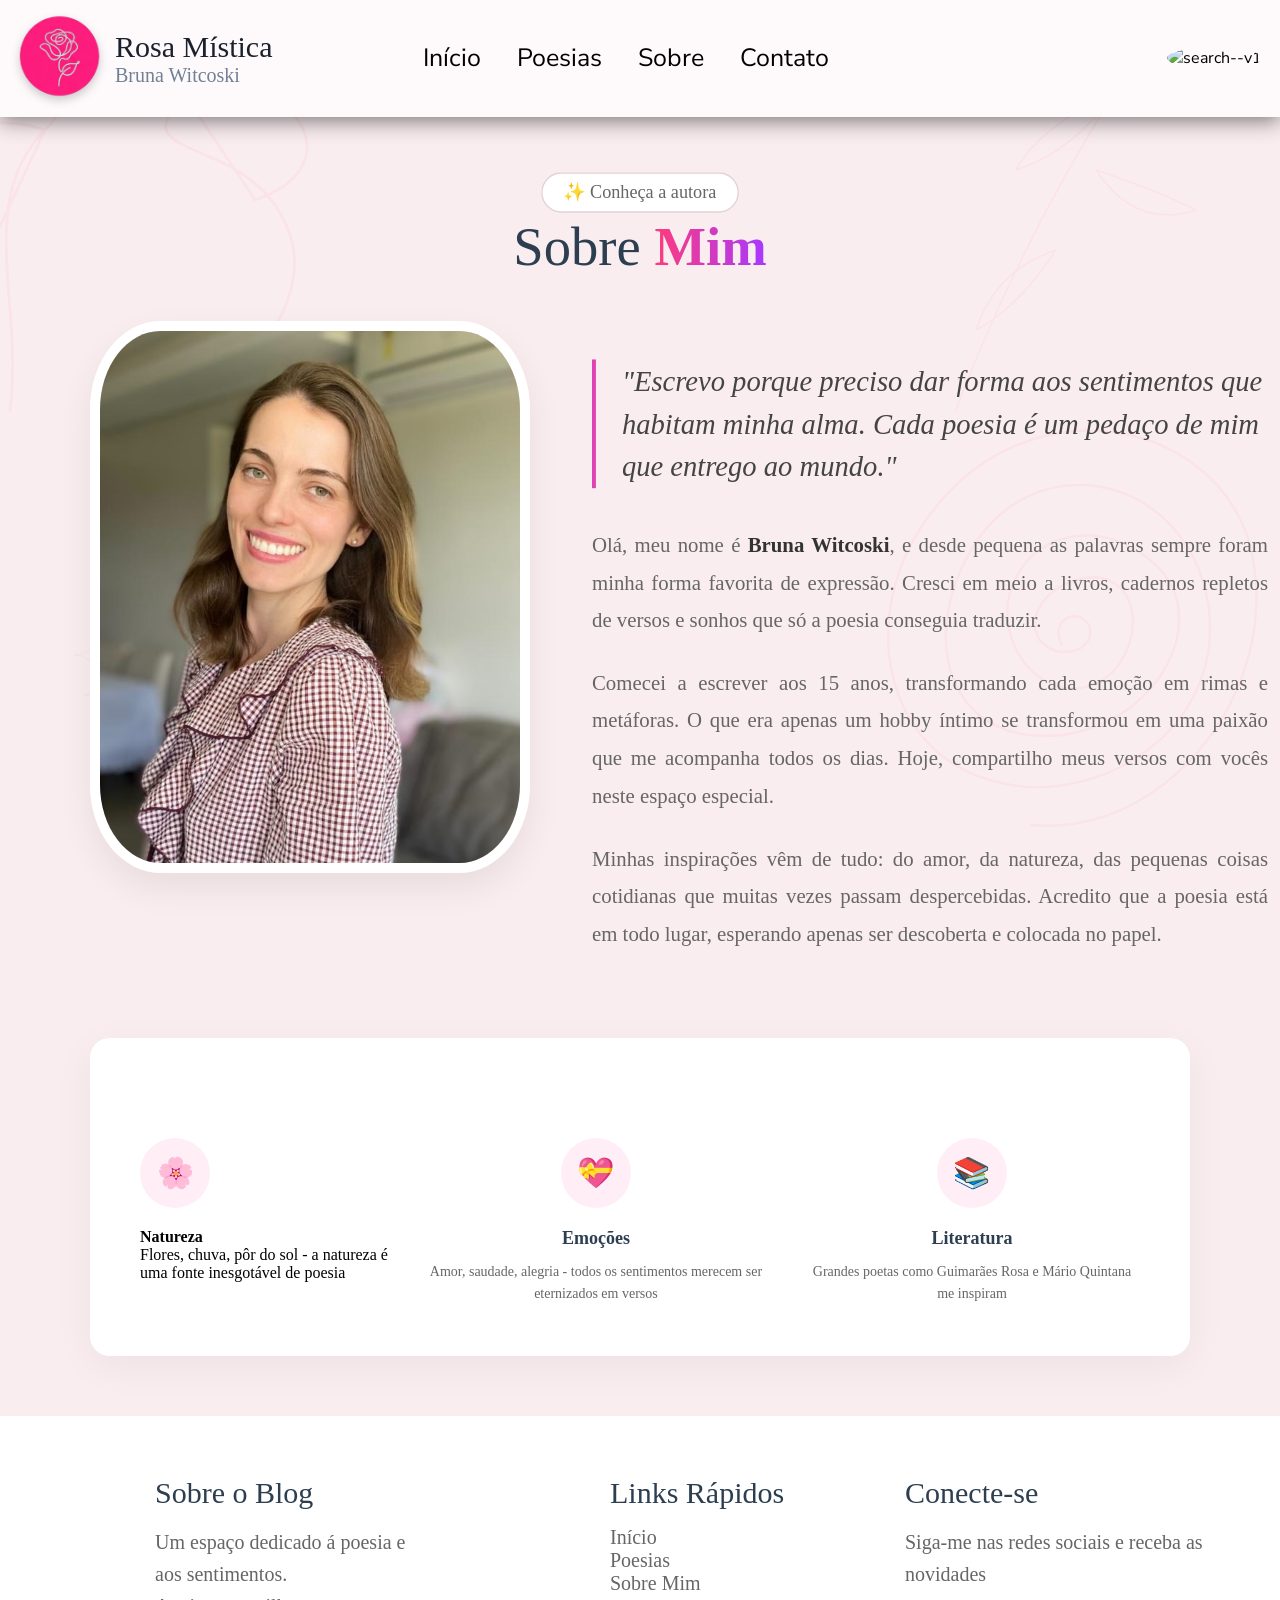
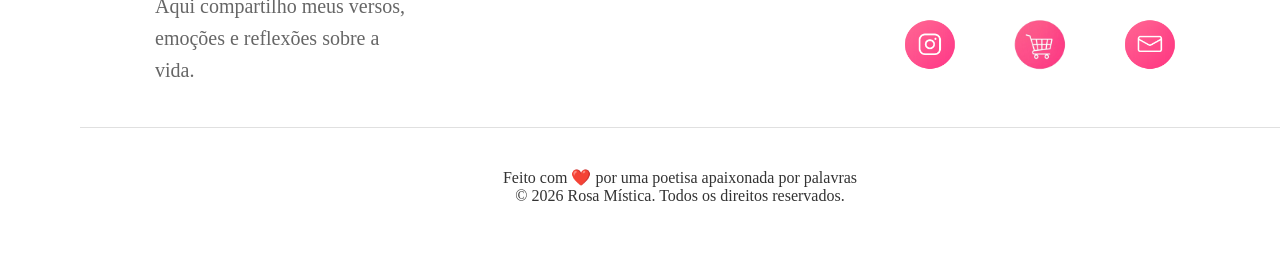
==== commit 2948c05b: "guiam foi trocado para inspiram" ====
--- a/sobre.html
+++ b/sobre.html
@@ -85,7 +85,7 @@
         <div class="item-inspiracao">
                 <div class="icone-inspiracao">📚</div>
                 <h4>Literatura</h4>
-                <p>Grandes poetas como Cecília Meireles e Clarice Lispector me inspiram</p>
+                <p>Grandes poetas como Guimarães Rosa e Mário Quintana me inspiram</p>
         </div>
         
     
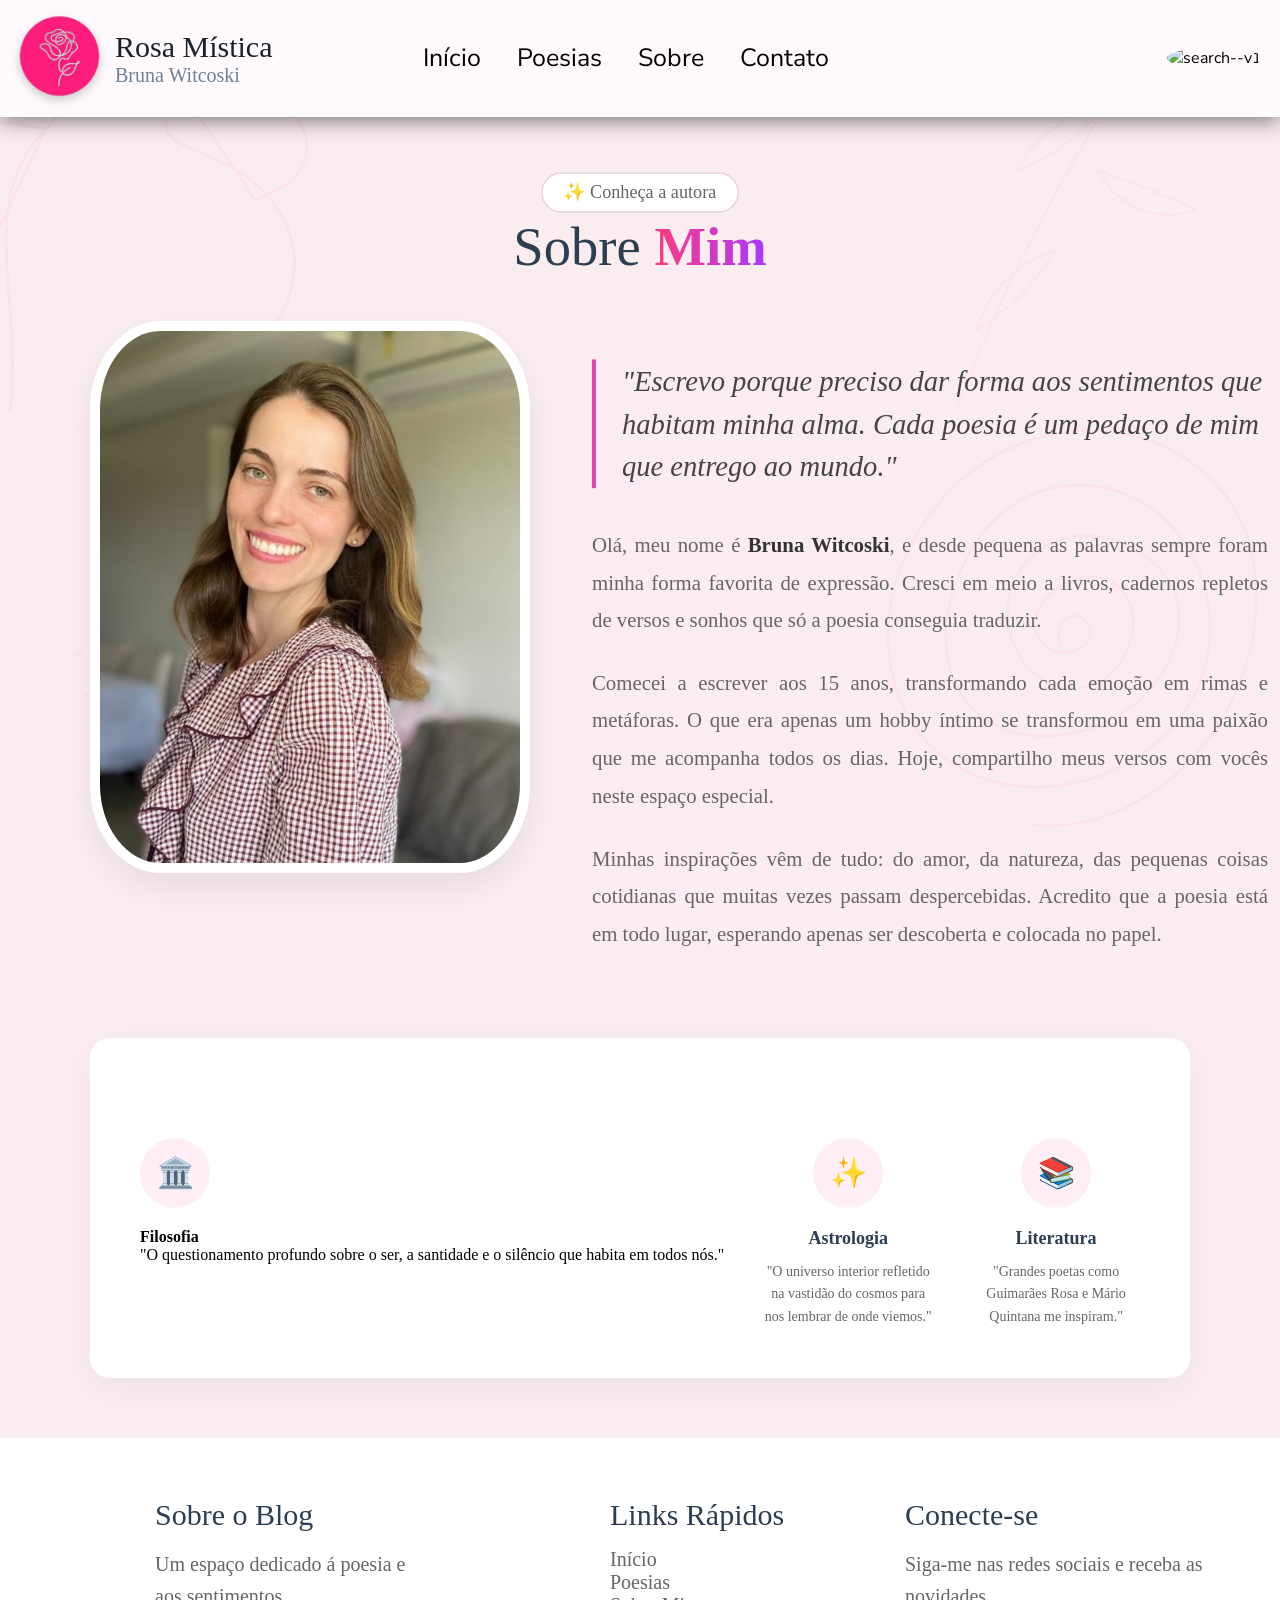
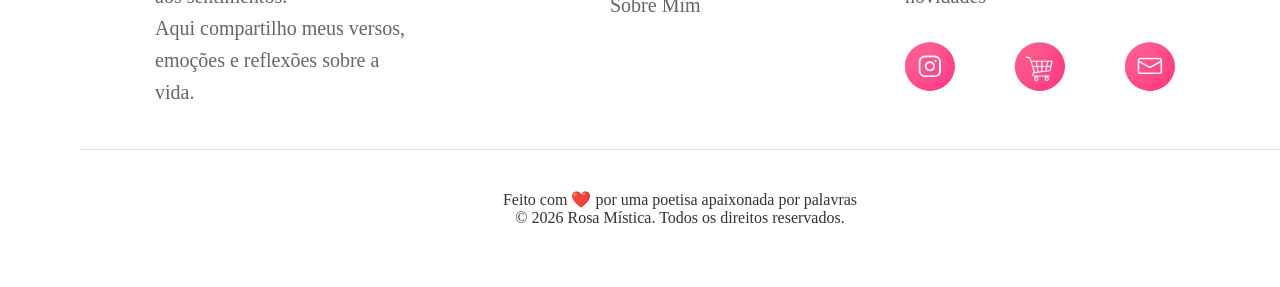
==== commit a806b560: "modifiquei a caixa de inspiraçoes" ====
--- a/sobre.html
+++ b/sobre.html
@@ -71,21 +71,21 @@
         <div class="grid-inspiracoes">
 
         <div class="item-inpiracao">
-            <div class="icone-inspiracao">🌸</div>
-            <h4>Natureza</h4>
-            <p>Flores, chuva, pôr do sol - a natureza é <br>uma fonte inesgotável de poesia</p>
+            <div class="icone-inspiracao">🏛️</div>
+                 <h4>Filosofia</h4>
+                <p>"O questionamento profundo sobre o ser, a santidade e o silêncio que habita em todos nós."</p>
         </div>
 
         <div class="item-inspiracao">
-                <div class="icone-inspiracao">💝</div>
-                <h4>Emoções</h4>
-                <p>Amor, saudade, alegria - todos os sentimentos merecem ser eternizados em versos</p>
+                <div class="icone-inspiracao">✨</div>
+                    <h4>Astrologia</h4>
+                    <p>"O universo interior refletido na vastidão do cosmos para nos lembrar de onde viemos."</p>
         </div>
 
         <div class="item-inspiracao">
-                <div class="icone-inspiracao">📚</div>
-                <h4>Literatura</h4>
-                <p>Grandes poetas como Guimarães Rosa e Mário Quintana me inspiram</p>
+                 <div class="icone-inspiracao">📚</div>
+                    <h4>Literatura</h4>
+                    <p>"Grandes poetas como Guimarães Rosa e Mário Quintana me inspiram."</p>
         </div>
         
     
